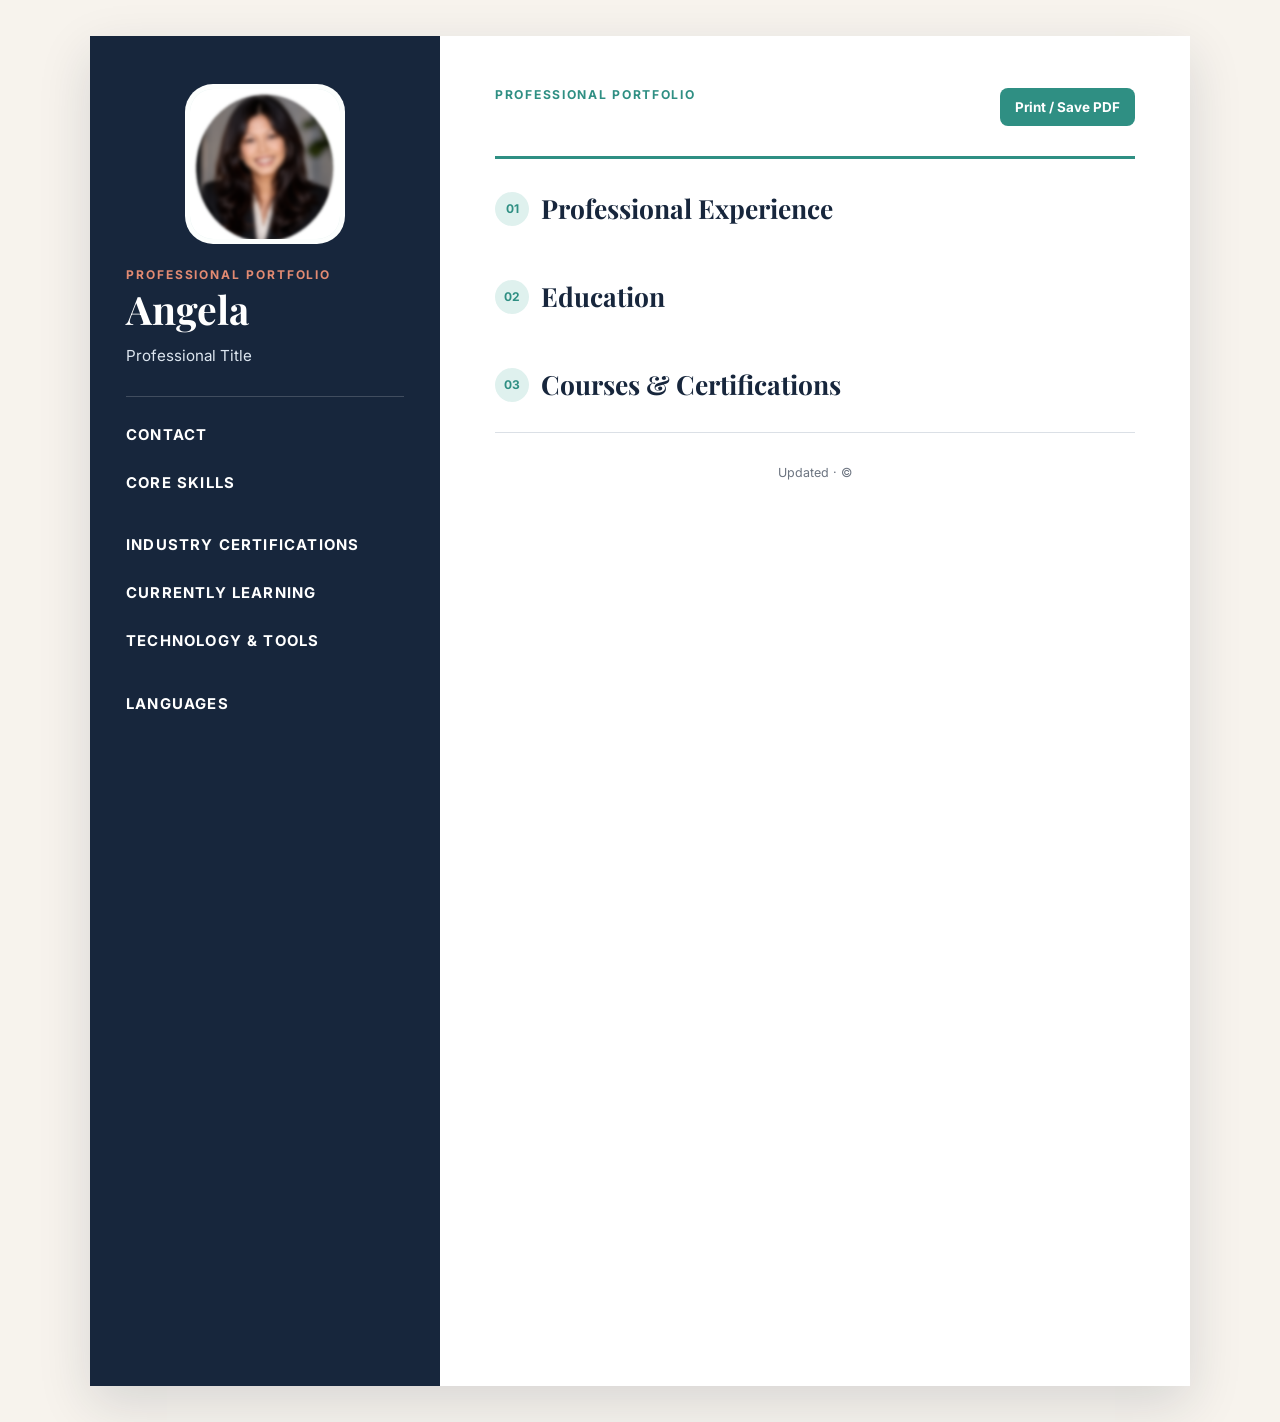
==== index.html @ 17d9db7b "Update index.html" ====
<!DOCTYPE html>
<html lang="en">
<head>
  <meta charset="UTF-8">
  <meta name="viewport" content="width=device-width, initial-scale=1.0">
  <meta name="description" content="Online resume and professional portfolio">
  <title> Angela | Online Portfolio</title>
  <link rel="preconnect" href="https://fonts.googleapis.com">
  <link rel="preconnect" href="https://fonts.gstatic.com" crossorigin>
  <link href="https://fonts.googleapis.com/css2?family=Inter:wght@400;500;600;700&family=Playfair+Display:wght@700&display=swap" rel="stylesheet">
  <link rel="stylesheet" href="styles.css">
</head>

<body>
  <main class="resume">
    <aside class="sidebar">
      <div class="profile">
        <!-- Replace profile.png with your own photo, or remove this image. -->
        <img class="profile-photo" src="profile2026.png" alt="Profile Avatar">
        <p class="eyebrow">Professional Portfolio</p>
        <h1 id="name">Angela</h1>
        <p id="headline" class="headline">Professional Title</p>
      </div>

      <section class="sidebar-section">
        <h2>Contact</h2>
        <div id="contact-list" class="contact-list"></div>
      </section>

      <section class="sidebar-section">
        <h2>Core Skills</h2>
        <div id="skills-list" class="tag-list"></div>
      </section>
      
      <section class="sidebar-section">
        <h2>Industry Certifications</h2>
        <div
          id="industry-certifications-list"
          class="sidebar-list"
        ></div>
      </section>
      
      <section class="sidebar-section">
        <h2>Currently Learning</h2>
        <div
          id="currently-learning-list"
          class="sidebar-list"
        ></div>
      </section>
      
      <section class="sidebar-section">
        <h2>Technology & Tools</h2>
        <div id="tools-list" class="tag-list"></div>
      </section>

      <section class="sidebar-section">
        <h2>Languages</h2>
        <div id="languages-list" class="tag-list"></div>
      </section>
    </aside>

    <section class="main-content">
      <header class="top-bar">
        <div>
          <p class="section-label">Professional Portfolio</p>
          <p id="summary" class="summary"></p>
        </div>
        <button id="print-button" class="print-button" type="button">Print / Save PDF</button>
      </header>

      <section class="content-section">
        <div class="section-heading">
          <span>01</span>
          <h2>Professional Experience</h2>
        </div>
        <div id="experience-list"></div>
      </section>

      <section class="content-section">
        <div class="section-heading">
          <span>02</span>
          <h2>Education</h2>
        </div>
        <div id="education-list"></div>
      </section>

      <section class="content-section">
        <div class="section-heading">
          <span>03</span>
          <h2>Courses & Certifications</h2>
        </div>
        <div id="certifications-list"></div>
      </section>
<!--
      <section class="content-section">
        <div class="section-heading">
          <span>04</span>
          <h2>Projects</h2>
        </div>
        <div id="projects-list"></div>
      </section>
-->
      <footer>
        <p>Updated <span id="updated-date"></span> · © <span id="year"></span> <span id="footer-name"></span></p>
      </footer>
    </section>
  </main>

  <script src="script.js"></script>
</body>
</html>
---- styles.css ----
/* ---------- COLOR PALETTE ----------
Change these values to quickly recolor the entire resume.
----------------------------------- */
:root {
  --navy: #17263c;
  --navy-light: #223754;
  --teal: #2f8f83;
  --teal-light: #dff1ee;
  --coral: #e28a72;
  --cream: #f7f3ed;
  --paper: #ffffff;
  --text: #2d3440;
  --muted: #6c7480;
  --line: #dbe0e6;
  --shadow: 0 18px 50px rgba(23, 38, 60, 0.14);
}

* {
  box-sizing: border-box;
}

html {
  scroll-behavior: smooth;
}

body {
  margin: 0;
  padding: 36px 18px;
  background: var(--cream);
  color: var(--text);
  font-family: "Inter", Arial, sans-serif;
  line-height: 1.2;
}

.resume {
  display: grid;
  grid-template-columns: 350px minmax(0, 1fr);
  max-width: 1100px;
  min-height: 1350px;
  margin: 0 auto;
  background: var(--paper);
  box-shadow: var(--shadow);
  overflow: hidden;
}

.sidebar {
  padding: 48px 36px;
  background: var(--navy);
  color: #ffffff;
}

.profile {
  padding-bottom: 28px;
  border-bottom: 1px solid rgba(255, 255, 255, 0.18);
}

.profile-photo {
  display: block;
  width: 160px;
  height: 160px;
  margin: 0 auto;
  border-radius: 28px;
  object-fit: cover;
  object-position: center top;
  border: 5px solid rgba(255, 255, 255, 0.9);
  background: var(--teal-light);
}

.eyebrow {
  margin: 24px 0 6px;
  color: var(--coral);
  font-size: 0.75rem;
  font-weight: 700;
  letter-spacing: 0.16em;
  text-transform: uppercase;
}

h1 {
  margin: 0;
  font-family: "Playfair Display", Georgia, serif;
  font-size: 2.45rem;
  line-height: 1.08;
}

.headline {
  margin: 12px 0 0;
  color: #dce5ef;
  font-size: 0.95rem;
  line-height: 1.65;
}

#headline {
  max-width: 260px;
}

.sidebar-section {
  margin-top: 30px;
}

.sidebar-section h2 {
  margin: 0 0 15px;
  color: #ffffff;
  font-size: 0.93rem;
  letter-spacing: 0.08em;
  text-transform: uppercase;
}

.contact-item {
  margin-bottom: 14px;
}

.contact-label {
  display: block;
  color: var(--coral);
  font-size: 0.73rem;
  font-weight: 700;
  letter-spacing: 0.08em;
  text-transform: uppercase;
}

.contact-item a,
.contact-item span {
  color: #f6f8fb;
  font-size: 0.9rem;
  overflow-wrap: anywhere;
  text-decoration: none;
}

.contact-item a:hover {
  color: var(--coral);
}

.tag-list {
  display: flex;
  flex-wrap: wrap;
  gap: 9px;
}

.tag {
  padding: 7px 11px;
  border: 1px solid rgba(255, 255, 255, 0.3);
  border-radius: 999px;
  background: rgba(255, 255, 255, 0.06);
  color: #ffffff;
  font-size: 0.78rem;
}

.main-content {
  padding: 52px 55px 28px;
}

.top-bar {
  display: flex;
  align-items: flex-start;
  justify-content: space-between;
  gap: 28px;
  padding-bottom: 30px;
  border-bottom: 3px solid var(--teal);
}

.section-label {
  margin: 0 0 8px;
  color: var(--teal);
  font-size: 0.76rem;
  font-weight: 700;
  letter-spacing: 0.14em;
  text-transform: uppercase;
}

.summary {
  max-width: 690px;
  margin: 0;
  color: var(--muted);
  font-size: 1rem;
}

.print-button {
  flex: 0 0 auto;
  padding: 11px 15px;
  border: 0;
  border-radius: 8px;
  background: var(--teal);
  color: #ffffff;
  font: inherit;
  font-size: 0.84rem;
  font-weight: 700;
  cursor: pointer;
}

.print-button:hover {
  background: #24766d;
}

.content-section {
  padding-top: 33px;
}

.section-heading {
  display: flex;
  align-items: center;
  gap: 12px;
  margin-bottom: 21px;
}

.section-heading span {
  display: grid;
  width: 34px;
  height: 34px;
  place-items: center;
  border-radius: 50%;
  background: var(--teal-light);
  color: var(--teal);
  font-size: 0.75rem;
  font-weight: 700;
}

.section-heading h2 {
  margin: 0;
  color: var(--navy);
  font-family: "Playfair Display", Georgia, serif;
  font-size: 1.65rem;
}

.entry {
  display: grid;
  grid-template-columns: 125px minmax(0, 1fr);
  gap: 25px;
  padding: 0 0 26px;
}

.entry + .entry {
  padding-top: 24px;
  border-top: 1px solid var(--line);
}

.entry-date {
  color: var(--teal);
  font-size: 0.8rem;
  font-weight: 700;
}

.entry h3 {
  margin: 0;
  color: var(--navy);
  font-size: 1.08rem;
}

.entry-subtitle {
  margin: 3px 0 10px;
  color: var(--muted);
  font-size: 0.89rem;
  font-style: italic;
}

.entry ul {
  margin: 8px 0 0;
  padding-left: 20px;
}

.entry li {
  margin-bottom: 5px;
}

.project-link {
  color: var(--teal);
  font-weight: 700;
  text-decoration: none;
}

.project-link:hover {
  text-decoration: underline;
}

footer {
  margin-top: 30px;
  padding-top: 20px;
  border-top: 1px solid var(--line);
  color: var(--muted);
  font-size: 0.78rem;
  text-align: center;
}

@media (max-width: 820px) {
  body {
    padding: 0;
  }

  .resume {
    grid-template-columns: 1fr;
    min-height: auto;
  }

  .sidebar {
    padding: 38px 28px;
  }

  .main-content {
    padding: 38px 28px 24px;
  }

  .top-bar {
    flex-direction: column;
  }

  .entry {
    grid-template-columns: 1fr;
    gap: 5px;
  }
}

@media print {
  body {
    padding: 0;
    background: #ffffff;
  }

  .resume {
    max-width: none;
    min-height: auto;
    box-shadow: none;
  }

  .print-button {
    display: none;
  }

  .entry,
  .content-section {
    break-inside: avoid;
  }
}
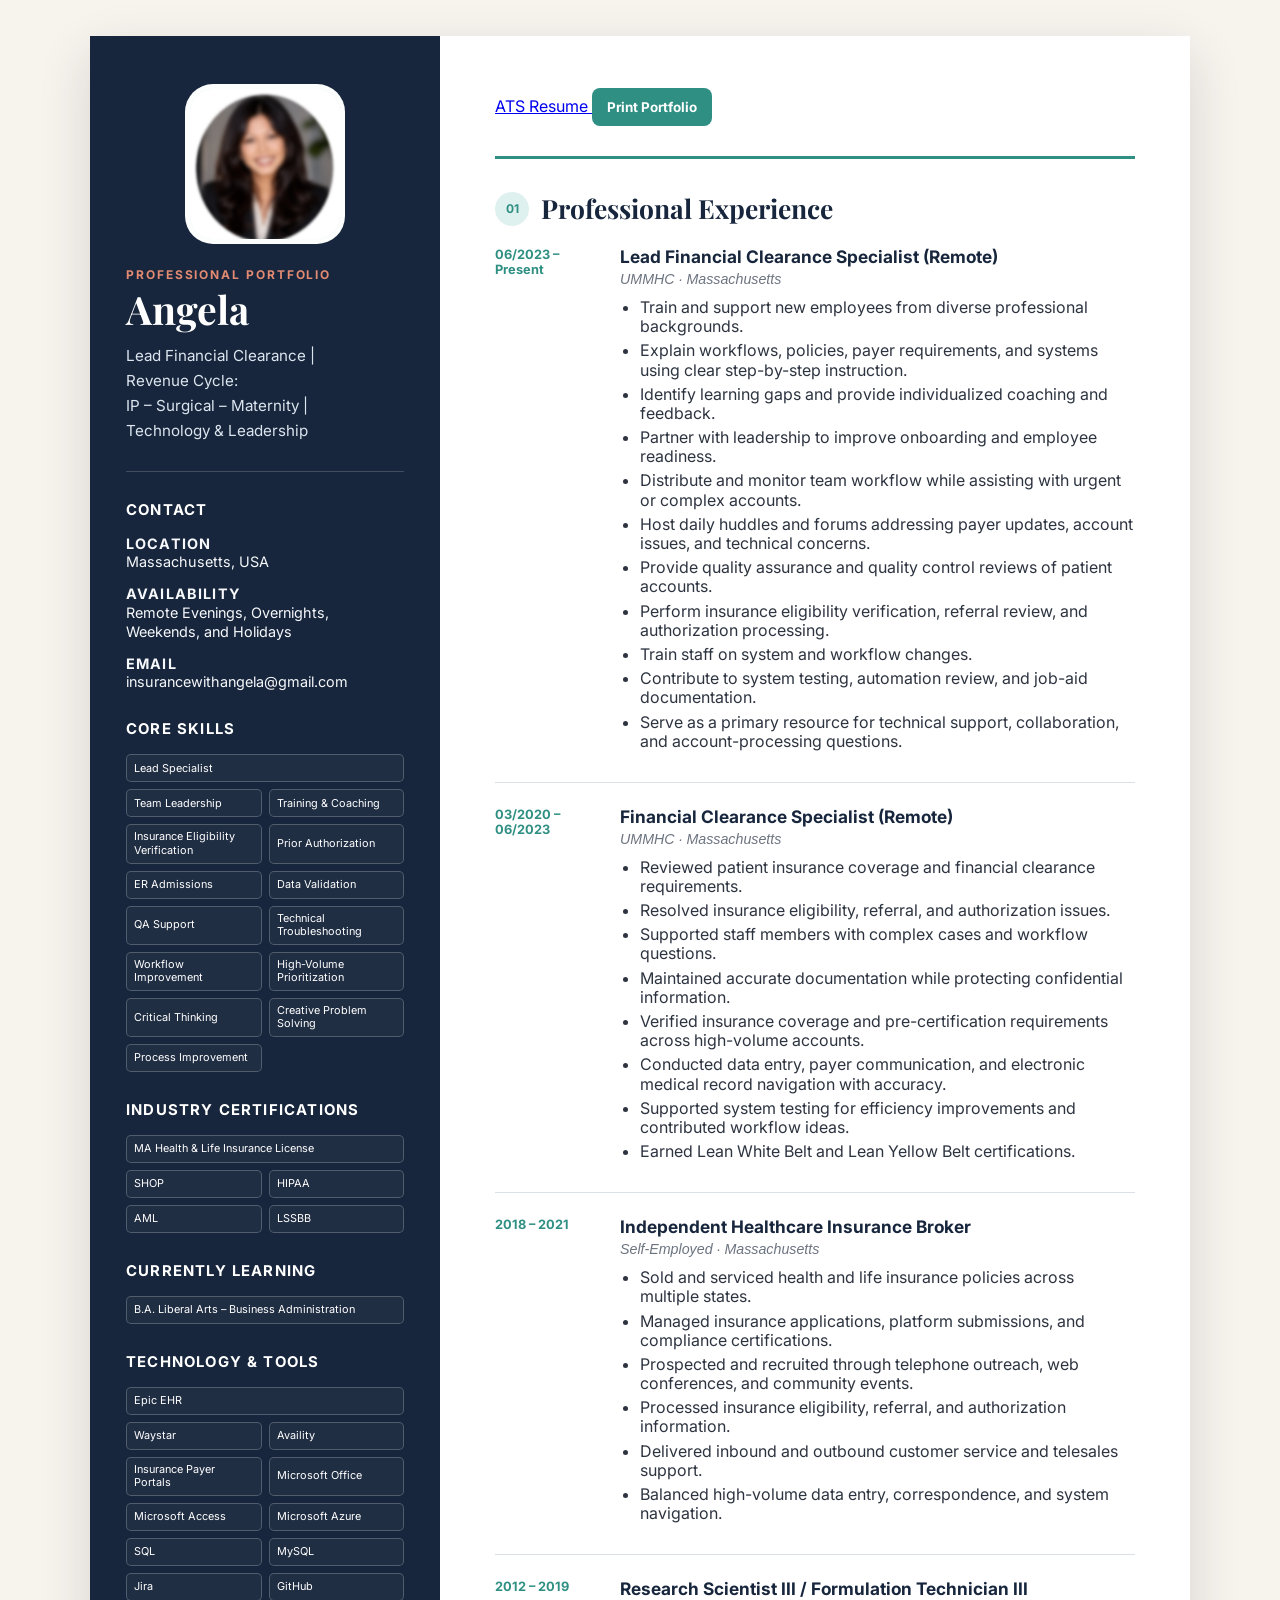
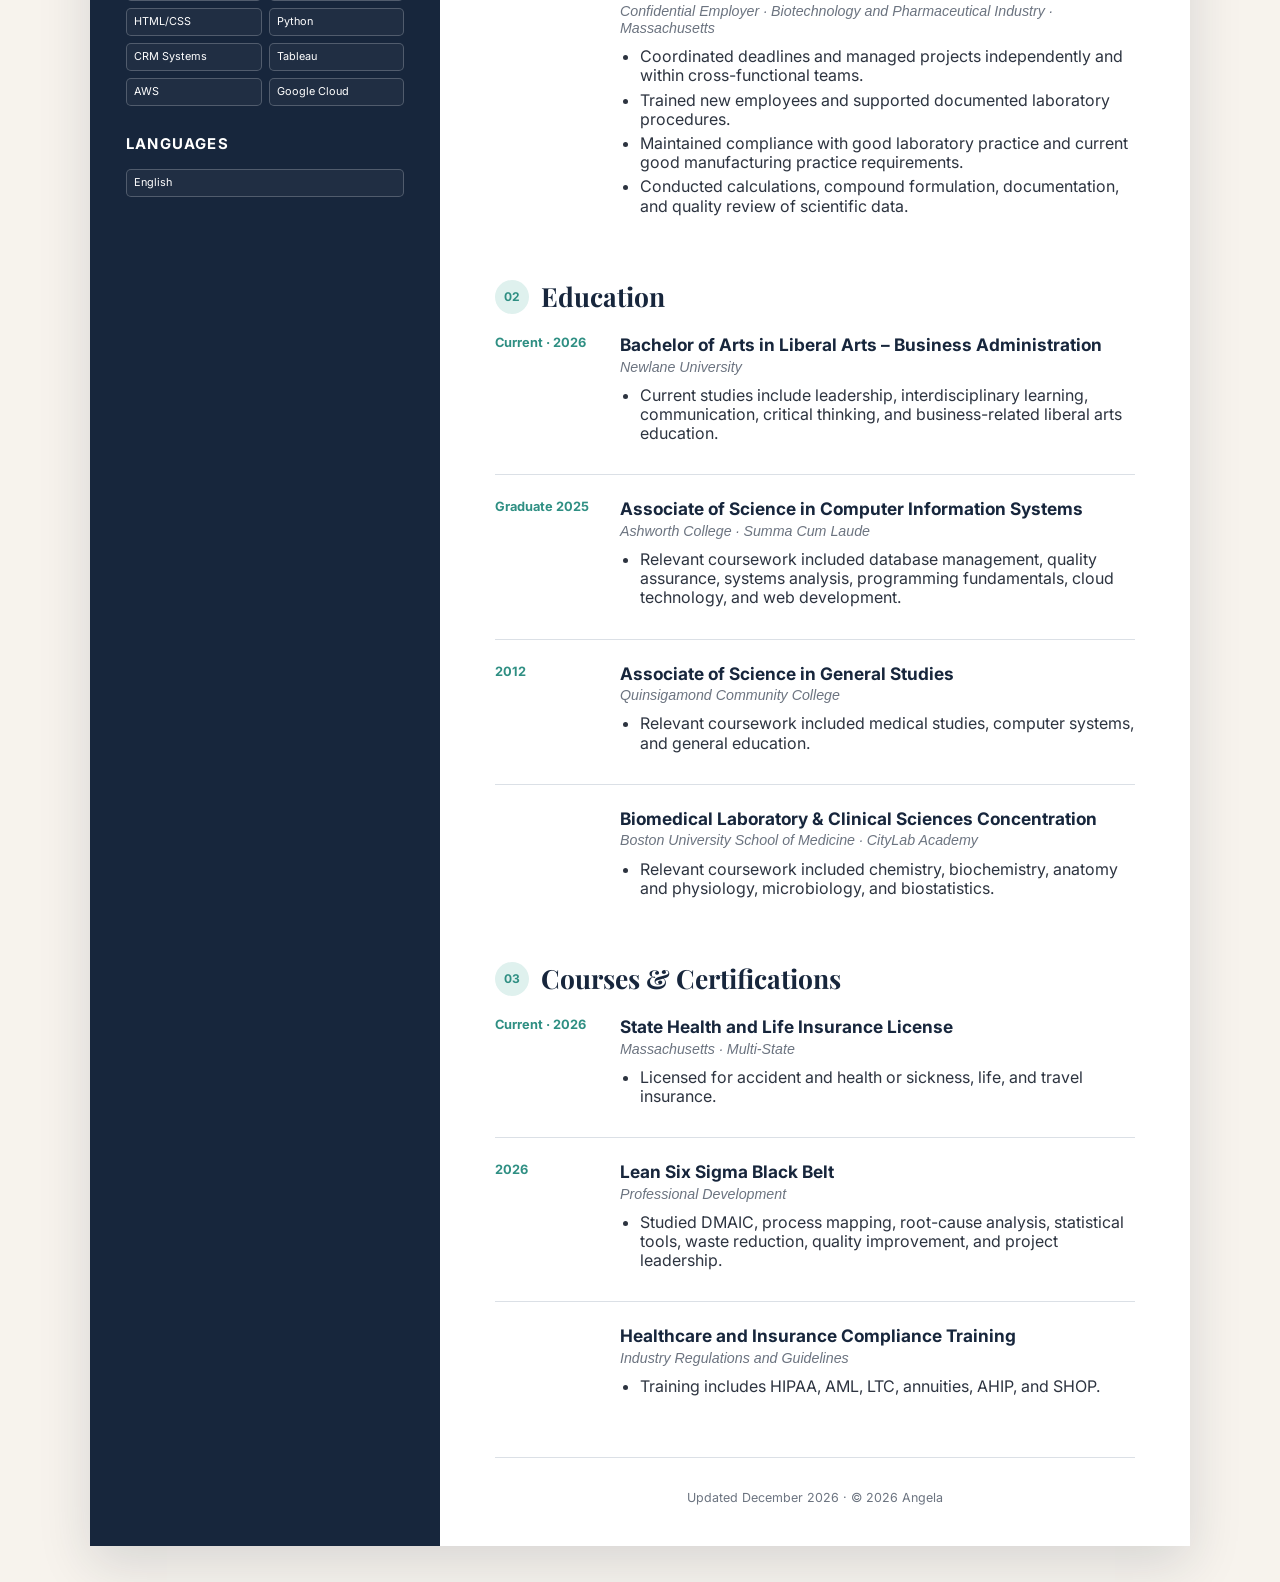
==== commit b17d36de: "Update index.html" ====
--- a/index.html
+++ b/index.html
@@ -61,11 +61,15 @@
 
     <section class="main-content">
       <header class="top-bar">
-        <div>
-          <p class="section-label">Professional Portfolio</p>
-          <p id="summary" class="summary"></p>
+        <div class="portfolio-actions">
+          <a class="ats-button" href="ats.html">
+            ATS Resume
+          </a>
+        
+          <button id="print-button" class="print-button" type="button">
+            Print Portfolio
+          </button>
         </div>
-        <button id="print-button" class="print-button" type="button">Print / Save PDF</button>
       </header>
 
       <section class="content-section">
--- a/styles.css
+++ b/styles.css
@@ -87,6 +87,7 @@
   color: #dce5ef;
   font-size: 0.95rem;
   line-height: 1.65;
+  white-space: pre-line;
 }
 
 #headline {
@@ -130,32 +131,33 @@
   color: var(--coral);
 }
 
-.tag-list {
+
+
+.tag-list,
+.sidebar-list {
+  display: grid;
+  grid-template-columns: repeat(2, minmax(0, 1fr));
+  gap: 7px;
+}
+
+.tag {
   display: flex;
-  flex-wrap: wrap;
-  gap: 9px;
-}
-
-.tag {
-  padding: 7px 11px;
-  border: 1px solid rgba(255, 255, 255, 0.3);
-  border-radius: 999px;
-  background: rgba(255, 255, 255, 0.06);
+  align-items: center;
+  min-height: 28px;
+  padding: 5px 7px;
+  border: 1px solid rgba(255, 255, 255, 0.22);
+  border-radius: 5px;
+  background: rgba(255, 255, 255, 0.04);
   color: #ffffff;
-  font-size: 0.78rem;
-}
-
-.main-content {
-  padding: 52px 55px 28px;
-}
-
-.top-bar {
-  display: flex;
-  align-items: flex-start;
-  justify-content: space-between;
-  gap: 28px;
-  padding-bottom: 30px;
-  border-bottom: 3px solid var(--teal);
+  font-size: 0.68rem;
+  line-height: 1.25;
+  overflow-wrap: anywhere;
+}
+
+/* Long labels take the full row */
+.tag-list .tag:first-child,
+.sidebar-list .tag:first-child {
+  grid-column: 1 / -1;
 }
 
 .section-label {
@@ -308,20 +310,269 @@
   }
 }
 
+/* ===== RIGHT-SIDE LAYOUT ===== */
+
+.main-content {
+  min-width: 0;
+  padding: 52px 55px 28px;
+  background: var(--paper);
+}
+
+.top-bar {
+  display: flex;
+  align-items: flex-start;
+  justify-content: space-between;
+  gap: 28px;
+  padding-bottom: 30px;
+  border-bottom: 3px solid var(--teal);
+}
+
+.top-bar > div {
+  flex: 1;
+  min-width: 0;
+}
+
+.summary {
+  width: 100%;
+  max-width: 690px;
+  margin: 0;
+  color: var(--muted);
+  font-size: 1rem;
+  line-height: 1.55;
+}
+
+.print-button {
+  flex: 0 0 auto;
+  margin-left: auto;
+  padding: 11px 15px;
+  border: 0;
+  border-radius: 8px;
+  background: var(--teal);
+  color: #ffffff;
+  font: inherit;
+  font-size: 0.84rem;
+  font-weight: 700;
+  white-space: nowrap;
+  cursor: pointer;
+}
+
+.print-button:hover {
+  background: #24766d;
+}
+
+.content-section {
+  padding-top: 33px;
+}
+
+.entry {
+  display: grid;
+  grid-template-columns: 105px minmax(0, 1fr);
+  gap: 20px;
+  padding: 0 0 26px;
+}
+
+.entry > div {
+  min-width: 0;
+}
+
+.entry h3,
+.entry-subtitle,
+.entry li {
+  overflow-wrap: anywhere;
+}
+
+
+/* ===== MOBILE LAYOUT ===== */
+
+@media (max-width: 820px) {
+  body {
+    padding: 0;
+  }
+
+  .resume {
+    grid-template-columns: 1fr;
+    min-height: auto;
+  }
+
+  .sidebar {
+    padding: 38px 28px;
+  }
+
+  .main-content {
+    padding: 38px 28px 24px;
+  }
+
+  .top-bar {
+    flex-direction: column;
+  }
+
+  .print-button {
+    margin-left: 0;
+  }
+
+  .entry {
+    grid-template-columns: 1fr;
+    gap: 5px;
+  }
+}
+
+
+/* ===== PRINT / SAVE PDF ===== */
+
 @media print {
+  @page {
+    size: letter;
+    margin: 0.25in;
+  }
+
   body {
     padding: 0;
     background: #ffffff;
+    font-size: 9px;
+    line-height: 1.15;
   }
 
   .resume {
+    width: 100%;
     max-width: none;
     min-height: auto;
+    grid-template-columns: 29% 71%;
     box-shadow: none;
+    overflow: visible;
+  }
+
+  .sidebar {
+    padding: 20px 16px;
+  }
+
+  .main-content {
+    padding: 20px 22px;
+  }
+
+  .profile-photo {
+    width: 95px;
+    height: 95px;
+  }
+
+  h1 {
+    font-size: 1.7rem;
+  }
+
+  .headline {
+    font-size: 0.68rem;
+    line-height: 1.35;
+  }
+
+  .eyebrow {
+    margin-top: 12px;
+    font-size: 0.58rem;
+  }
+
+  .sidebar-section {
+    margin-top: 13px;
+  }
+
+  .sidebar-section h2 {
+    margin-bottom: 6px;
+    font-size: 0.65rem;
+  }
+
+  .tag-list,
+  .sidebar-list {
+    gap: 3px;
+  }
+
+  .tag {
+    min-height: 18px;
+    padding: 2px 4px;
+    font-size: 0.5rem;
+    line-height: 1.05;
+  }
+
+  .contact-item {
+    margin-bottom: 6px;
+  }
+
+  .contact-label {
+    font-size: 0.5rem;
+  }
+
+  .contact-item a,
+  .contact-item span {
+    font-size: 0.57rem;
+  }
+
+  .top-bar {
+    gap: 12px;
+    padding-bottom: 12px;
+  }
+
+  .summary {
+    font-size: 0.62rem;
+    line-height: 1.25;
   }
 
   .print-button {
     display: none;
+  }
+
+  .content-section {
+    padding-top: 12px;
+  }
+
+  .section-heading {
+    gap: 7px;
+    margin-bottom: 8px;
+  }
+
+  .section-heading span {
+    width: 22px;
+    height: 22px;
+    font-size: 0.5rem;
+  }
+
+  .section-heading h2 {
+    font-size: 1rem;
+  }
+
+  .entry {
+    grid-template-columns: 72px minmax(0, 1fr);
+    gap: 10px;
+    padding-bottom: 10px;
+  }
+
+  .entry + .entry {
+    padding-top: 9px;
+  }
+
+  .entry-date {
+    font-size: 0.53rem;
+  }
+
+  .entry h3 {
+    font-size: 0.67rem;
+  }
+
+  .entry-subtitle {
+    margin: 2px 0 4px;
+    font-size: 0.55rem;
+  }
+
+  .entry ul {
+    margin: 3px 0 0;
+    padding-left: 12px;
+  }
+
+  .entry li {
+    margin-bottom: 1px;
+    font-size: 0.53rem;
+    line-height: 1.18;
+  }
+
+  footer {
+    margin-top: 10px;
+    padding-top: 6px;
+    font-size: 0.48rem;
   }
 
   .entry,
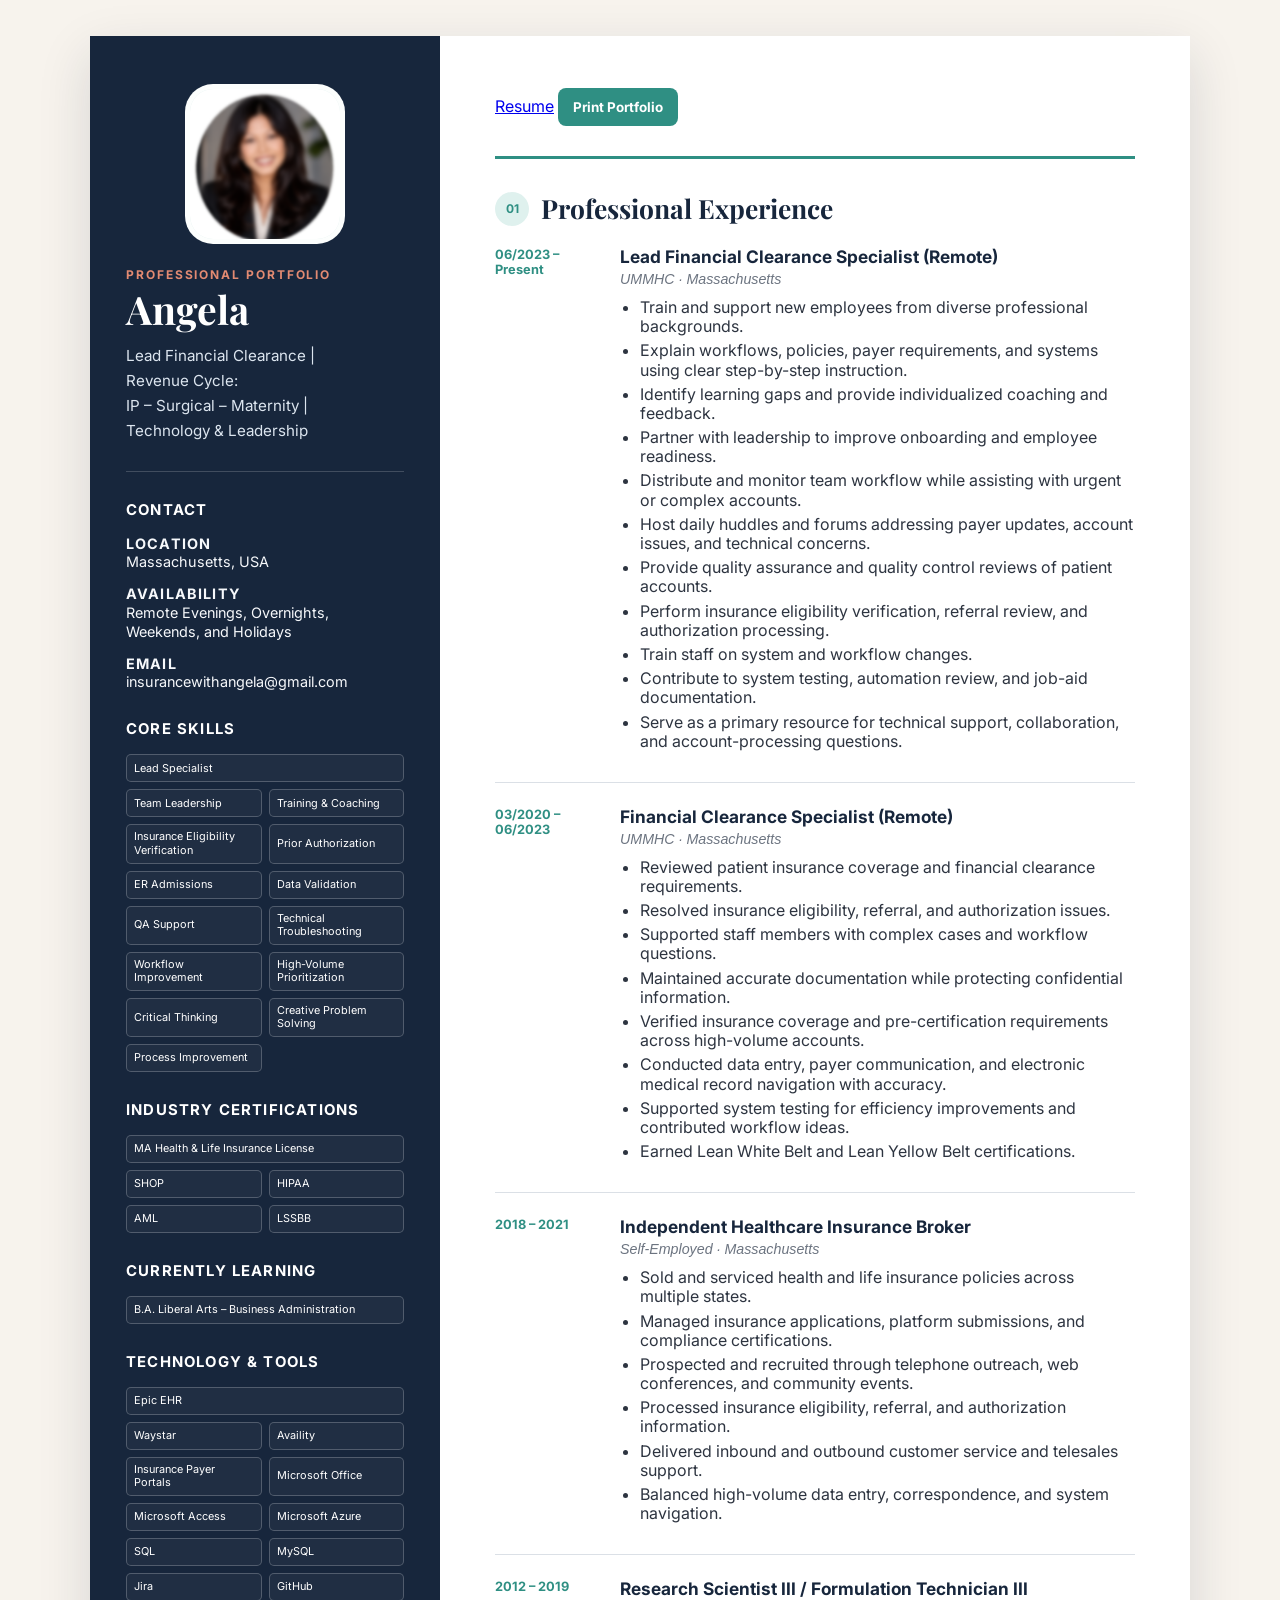
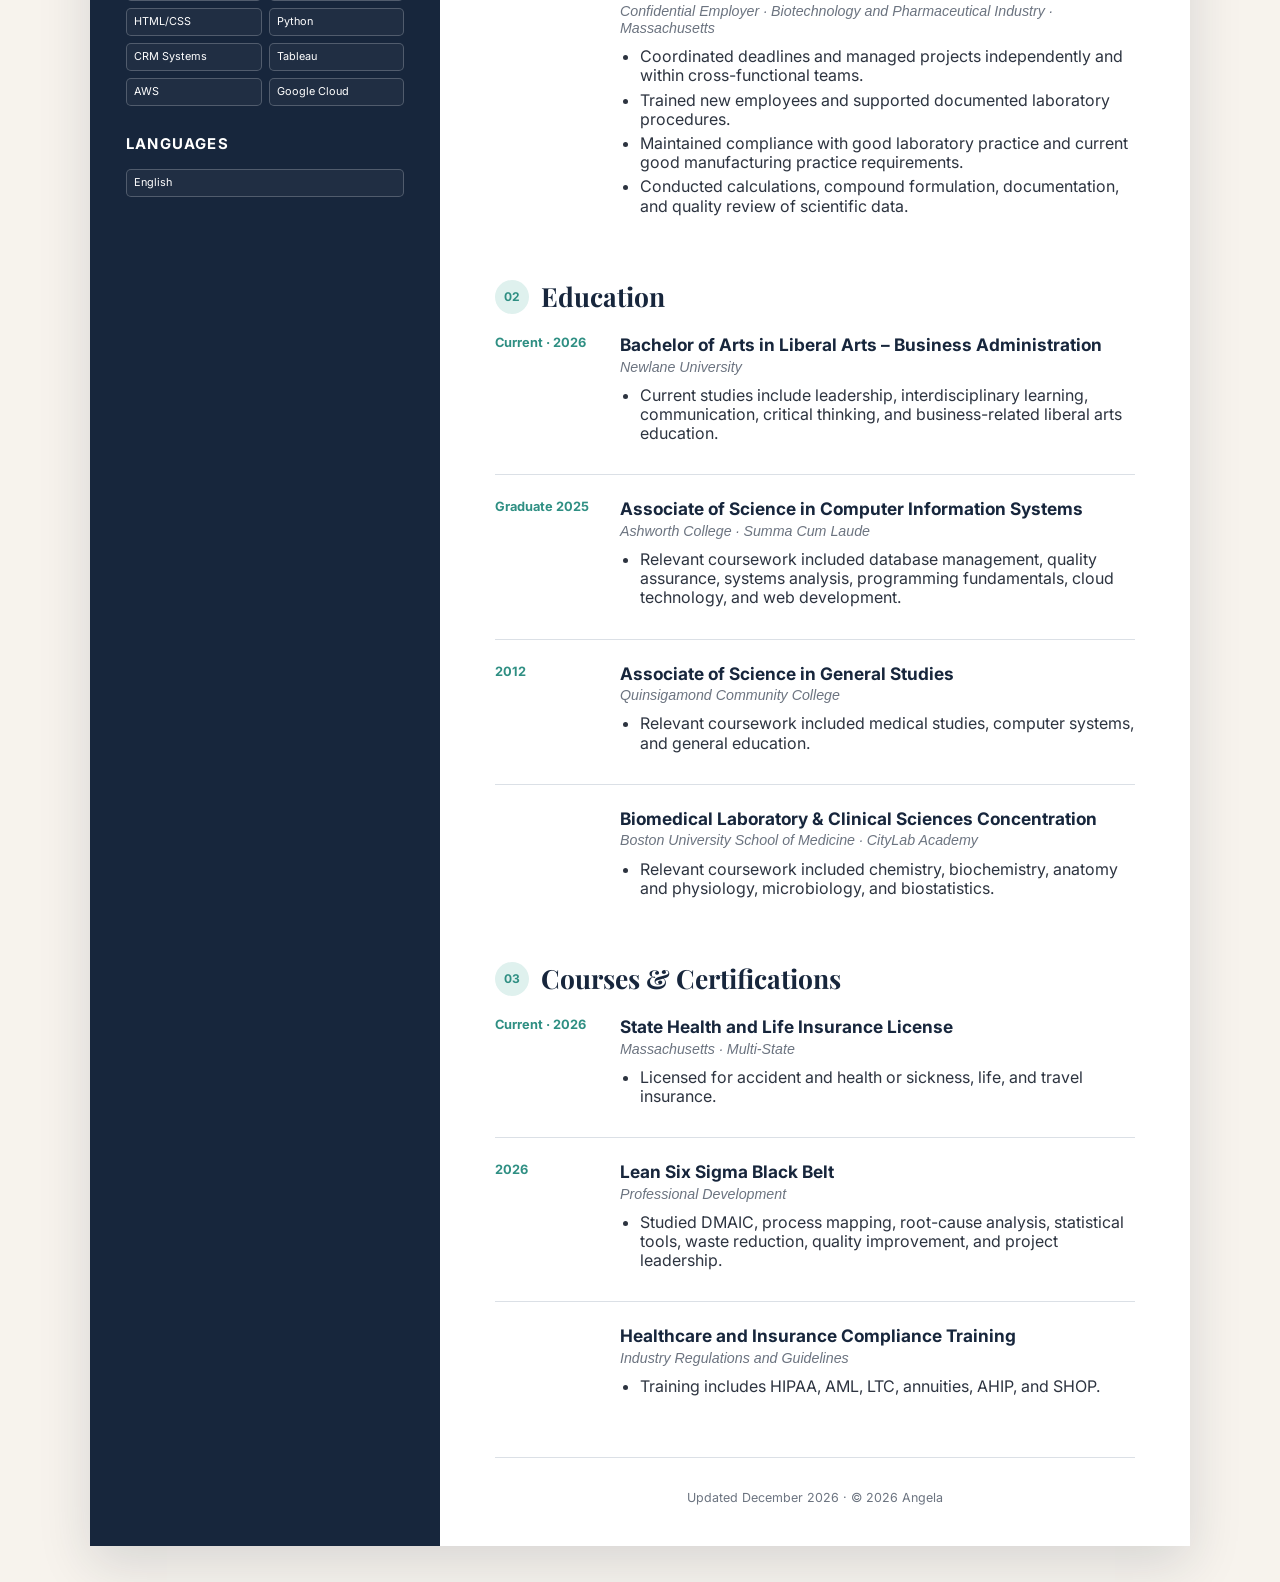
==== commit b4ee3070: "Update index.html" ====
--- a/index.html
+++ b/index.html
@@ -15,7 +15,7 @@
   <main class="resume">
     <aside class="sidebar">
       <div class="profile">
-        <!-- Replace profile.png with your own photo, or remove this image. -->
+        <!-- profile.png  -->
         <img class="profile-photo" src="profile2026.png" alt="Profile Avatar">
         <p class="eyebrow">Professional Portfolio</p>
         <h1 id="name">Angela</h1>
@@ -62,9 +62,7 @@
     <section class="main-content">
       <header class="top-bar">
         <div class="portfolio-actions">
-          <a class="ats-button" href="ats.html">
-            ATS Resume
-          </a>
+          <a class="ats-button" href="ats.html">Resume</a>
         
           <button id="print-button" class="print-button" type="button">
             Print Portfolio
--- a/styles.css
+++ b/styles.css
@@ -579,4 +579,43 @@
   .content-section {
     break-inside: avoid;
   }
-}
+
+.portfolio-actions {
+  display: flex;
+  align-items: center;
+  gap: 10px;
+  flex: 0 0 auto;
+}
+
+.ats-button{
+
+display:inline-block;
+padding:11px 15px;
+border:none;
+border-radius:8px;
+background:var(--teal);
+color:#ffffff;
+font-size:.84rem;
+font-weight:700;
+text-decoration:none;
+white-space:nowrap;
+
+}
+
+.ats-button:hover{
+background:#24766d;
+}
+
+@media (max-width: 820px) {
+  .portfolio-actions {
+    flex-wrap: wrap;
+  }
+}
+
+@media print {
+  .portfolio-actions {
+    display: none;
+  }
+}
+  
+}
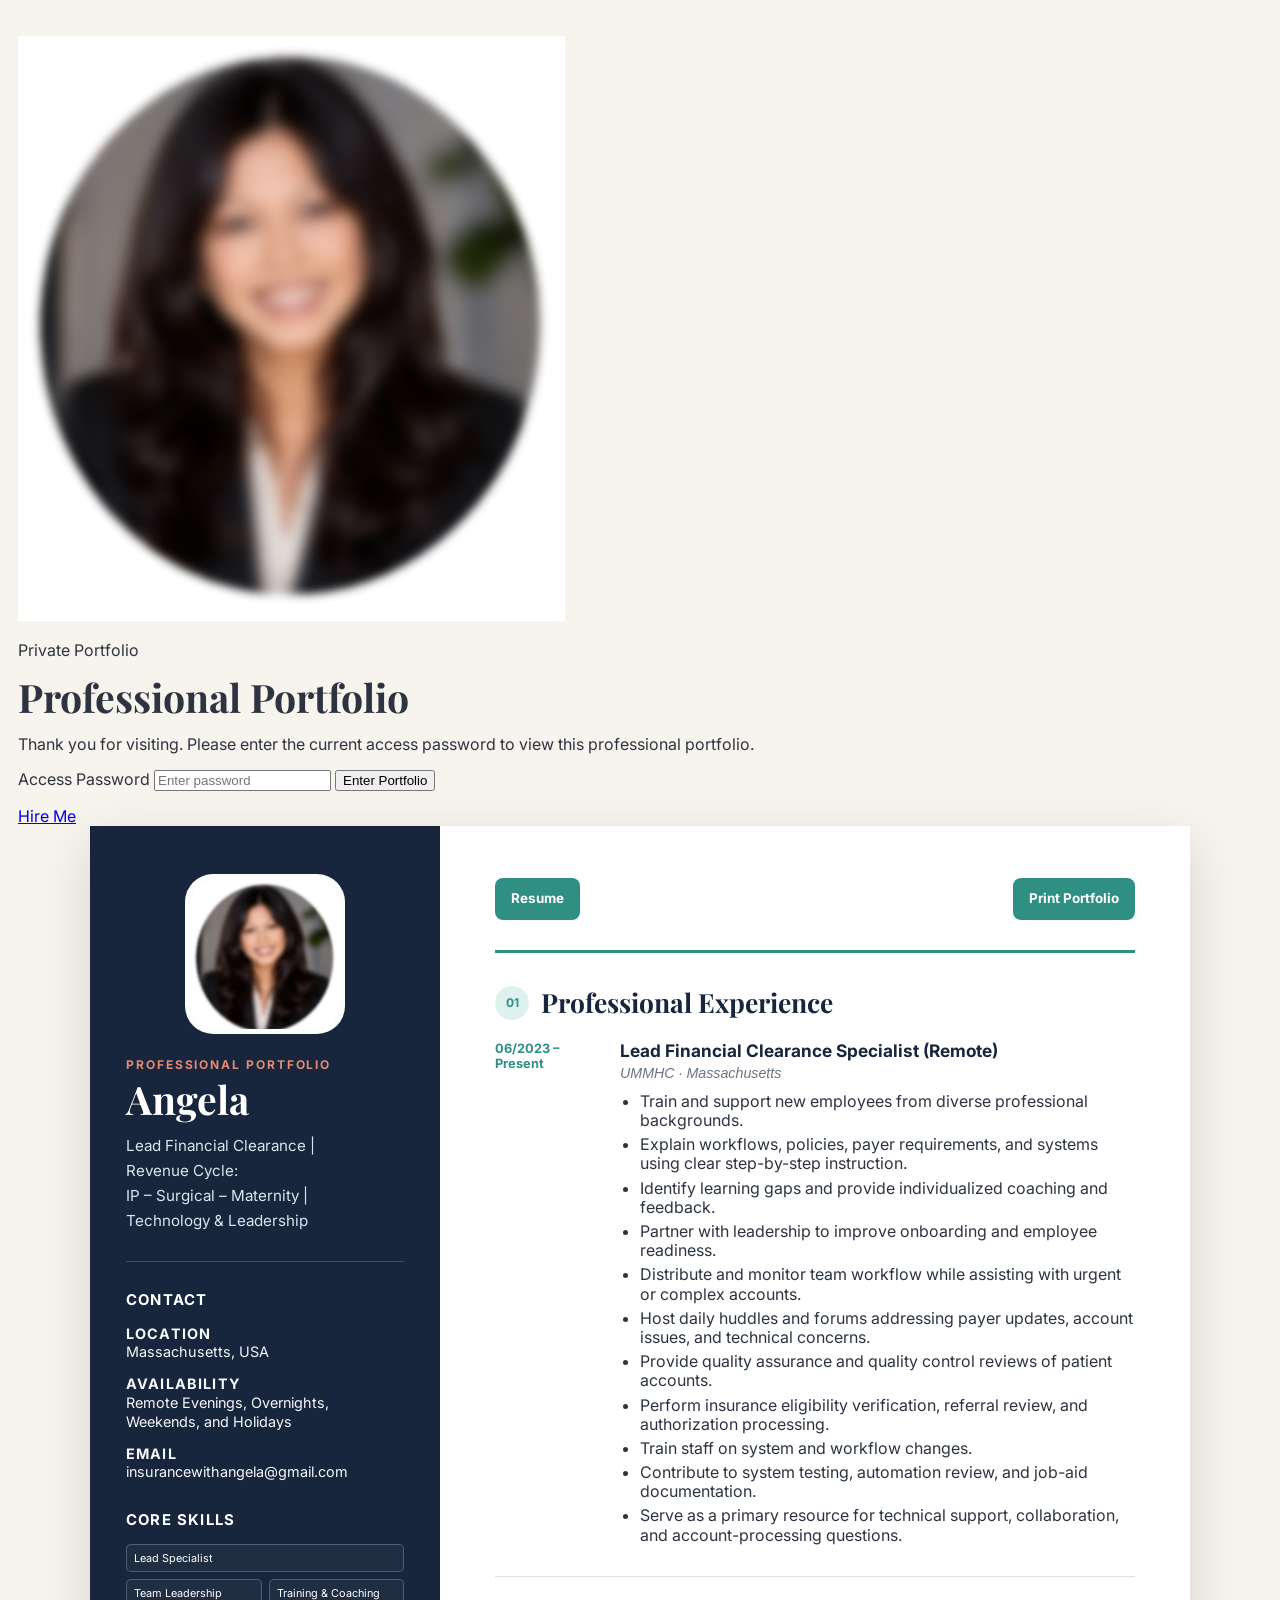
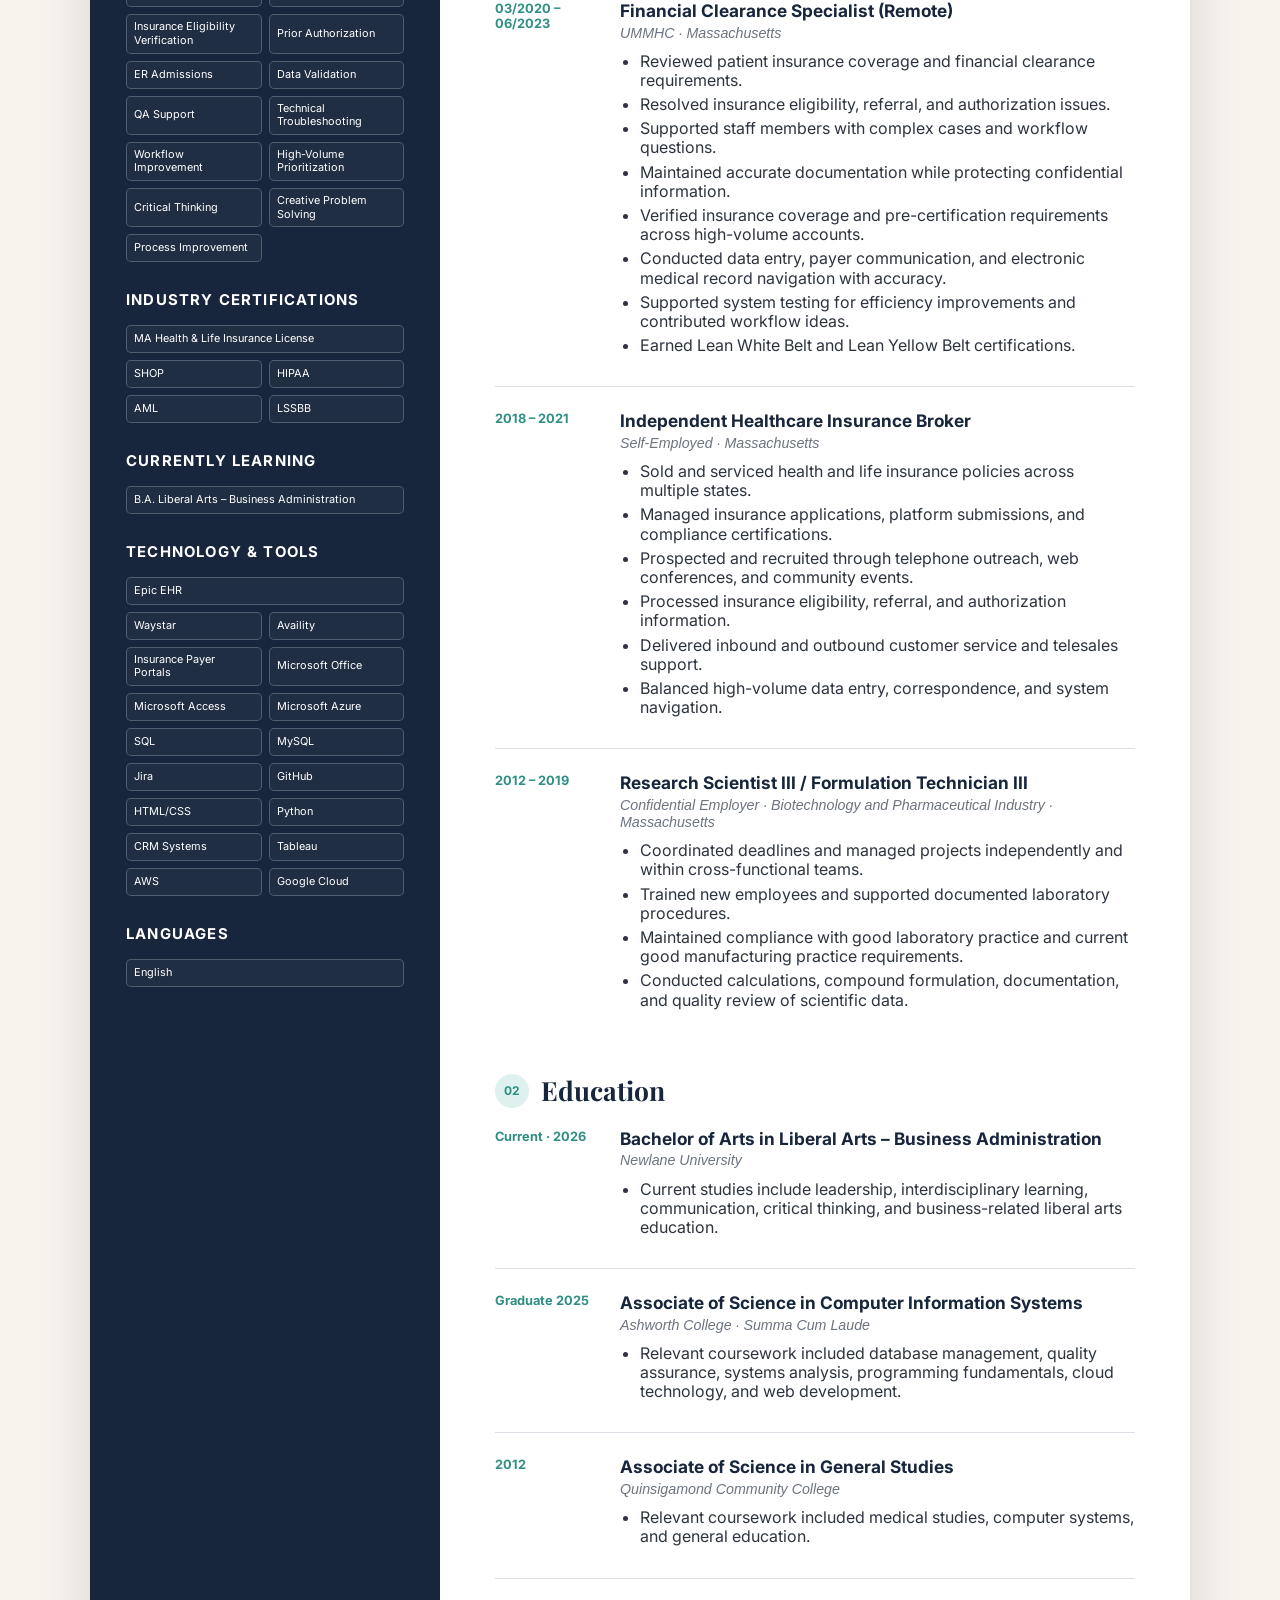
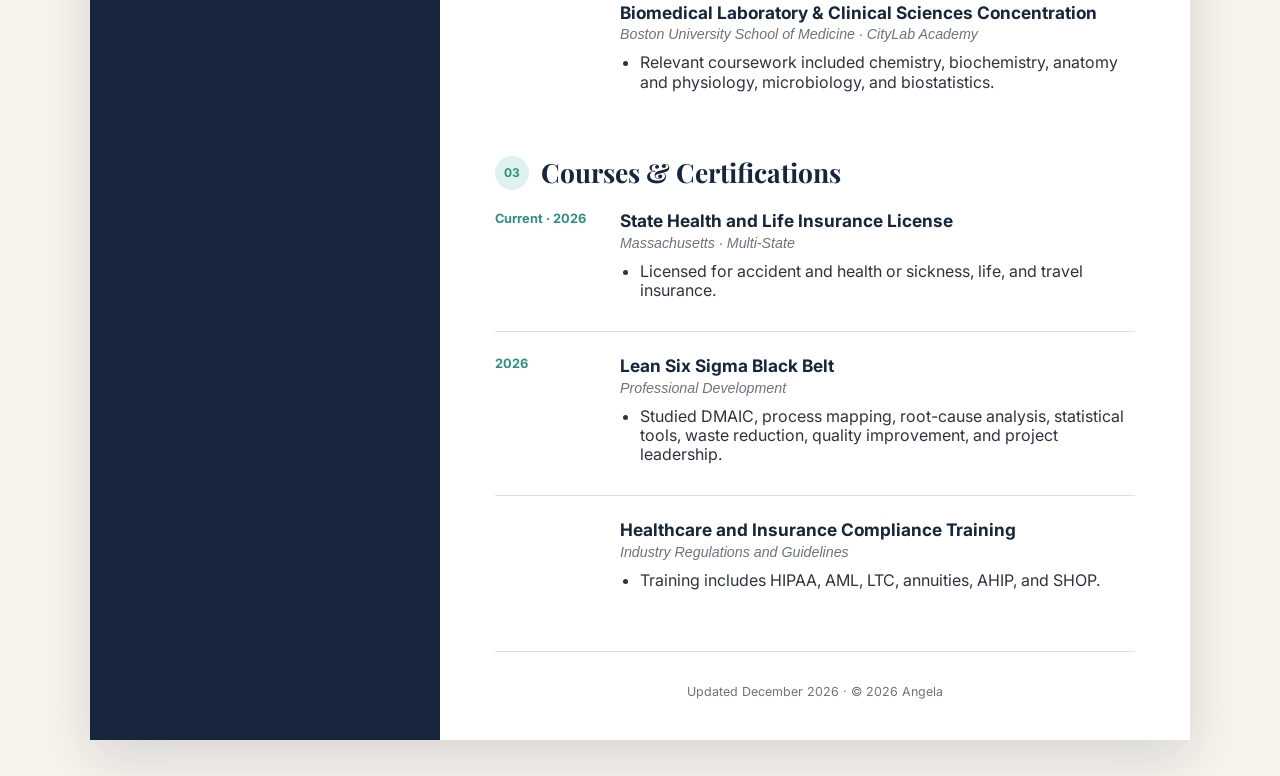
==== commit f691828a: "Update index.html" ====
--- a/index.html
+++ b/index.html
@@ -12,8 +12,66 @@
 </head>
 
 <body>
-  <main class="resume">
-    <aside class="sidebar">
+
+<!-- ===== PRIVATE PORTFOLIO ACCESS SCREEN ===== -->
+
+<section id="access-gate" class="access-gate">
+  <div class="access-card">
+
+    <img
+      class="access-photo"
+      src="profile2026.png"
+      alt="Professional portfolio avatar"
+    >
+
+    <p class="access-label">Private Portfolio</p>
+
+    <h1 class="access-title">Professional Portfolio</h1>
+
+    <p class="access-message">
+      Thank you for visiting. Please enter the current access
+      password to view this professional portfolio.
+    </p>
+
+    <form id="access-form" class="access-form">
+      <label for="portfolio-password">
+        Access Password
+      </label>
+
+      <input
+        id="portfolio-password"
+        name="portfolio-password"
+        type="password"
+        autocomplete="current-password"
+        placeholder="Enter password"
+        required
+      >
+
+      <button class="access-button" type="submit">
+        Enter Portfolio
+      </button>
+
+      <p
+        id="access-error"
+        class="access-error"
+        role="alert"
+        aria-live="polite"
+      ></p>
+    </form>
+
+    <a
+      class="hire-button"
+      href="mailto:insurancewithangela@gmail.com?subject=Professional%20Opportunity&body=Hello%20Angela%2C%0A%0AI%20visited%20your%20professional%20portfolio%20and%20would%20like%20to%20connect%20regarding%20a%20professional%20opportunity.%0A%0A"
+    >
+      Hire Me
+    </a>
+
+  </div>
+</section>
+  
+  
+<main id="protected-portfolio" class="resume protected-portfolio">
+  <aside class="sidebar">
       <div class="profile">
         <!-- profile.png  -->
         <img class="profile-photo" src="profile2026.png" alt="Profile Avatar">
@@ -108,6 +166,7 @@
     </section>
   </main>
 
-  <script src="script.js"></script>
+<script src="script.js"></script>
+<script src="access.js"></script>
 </body>
 </html>
--- a/styles.css
+++ b/styles.css
@@ -579,7 +579,7 @@
   .content-section {
     break-inside: avoid;
   }
-
+}
 .portfolio-actions {
   display: flex;
   align-items: center;
@@ -617,5 +617,62 @@
     display: none;
   }
 }
+
+  /* ===== PORTFOLIO ACTION BUTTONS ===== */
+
+.portfolio-actions {
+  display: flex;
+  align-items: center;
+  justify-content: flex-end;
+  gap: 10px;
+  flex: 0 0 auto;
+}
+
+.portfolio-actions .ats-button,
+.portfolio-actions .print-button {
+  display: inline-flex;
+  align-items: center;
+  justify-content: center;
+  min-height: 42px;
+  padding: 11px 16px;
+  border: 0;
+  border-radius: 8px;
+  background: var(--teal);
+  color: #ffffff;
+  font-family: "Inter", Arial, sans-serif;
+  font-size: 0.84rem;
+  font-weight: 700;
+  line-height: 1;
+  text-decoration: none;
+  white-space: nowrap;
+  cursor: pointer;
+}
+
+.portfolio-actions .ats-button:link,
+.portfolio-actions .ats-button:visited {
+  color: #ffffff;
+  text-decoration: none;
+}
+
+.portfolio-actions .ats-button:hover,
+.portfolio-actions .ats-button:focus,
+.portfolio-actions .print-button:hover,
+.portfolio-actions .print-button:focus {
+  background: #24766d;
+  color: #ffffff;
+  text-decoration: none;
+}
+
+@media (max-width: 820px) {
+  .portfolio-actions {
+    justify-content: flex-start;
+    flex-wrap: wrap;
+  }
+}
+
+@media print {
+  .portfolio-actions {
+    display: none;
+  }
+}
   
-}
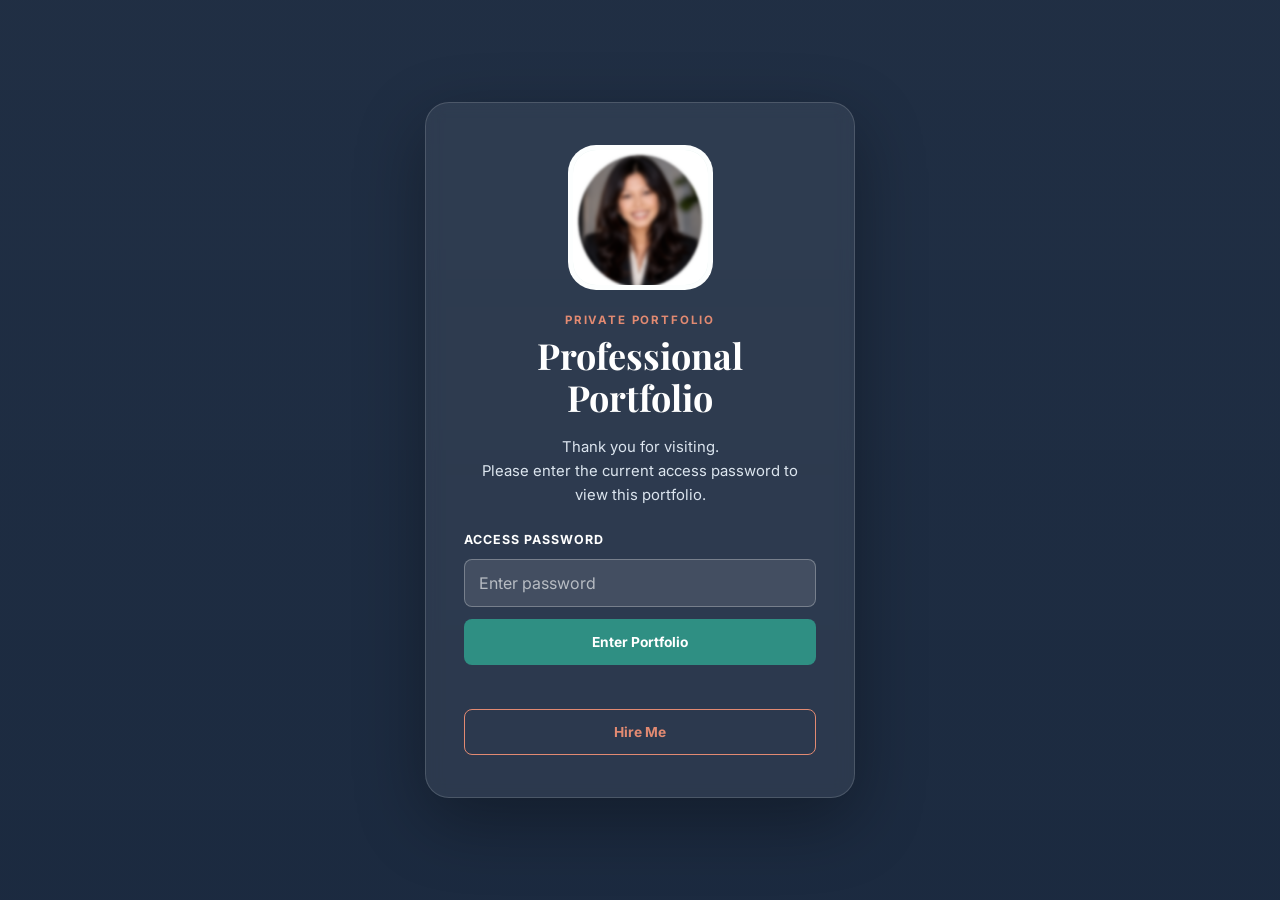
==== commit cb594370: "Update index.html" ====
--- a/index.html
+++ b/index.html
@@ -29,8 +29,8 @@
     <h1 class="access-title">Professional Portfolio</h1>
 
     <p class="access-message">
-      Thank you for visiting. Please enter the current access
-      password to view this professional portfolio.
+      Thank you for visiting. <br> Please enter the current access
+      password to view this  portfolio.
     </p>
 
     <form id="access-form" class="access-form">
--- a/styles.css
+++ b/styles.css
@@ -675,4 +675,198 @@
     display: none;
   }
 }
+
+/* =====================================================
+   PRIVATE PORTFOLIO ACCESS SCREEN
+===================================================== */
+
+.protected-portfolio {
+  display: none;
+}
+
+.protected-portfolio.portfolio-unlocked {
+  display: grid;
+}
+
+.access-gate {
+  position: fixed;
+  inset: 0;
+  z-index: 9999;
+  display: grid;
+  place-items: center;
+  min-height: 100vh;
+  padding: 30px 18px;
+  overflow-y: auto;
+  background:
+    linear-gradient(
+      rgba(23, 38, 60, 0.96),
+      rgba(23, 38, 60, 0.98)
+    );
+}
+
+.access-gate-hidden {
+  display: none;
+}
+
+.access-card {
+  width: min(100%, 430px);
+  padding: 42px 38px;
+  border: 1px solid rgba(255, 255, 255, 0.15);
+  border-radius: 24px;
+  background: rgba(255, 255, 255, 0.07);
+  box-shadow: 0 24px 70px rgba(0, 0, 0, 0.32);
+  color: #ffffff;
+  text-align: center;
+  backdrop-filter: blur(8px);
+}
+
+.access-photo {
+  display: block;
+  width: 145px;
+  height: 145px;
+  margin: 0 auto 24px;
+  border: 5px solid rgba(255, 255, 255, 0.92);
+  border-radius: 28px;
+  object-fit: cover;
+  object-position: center top;
+  background: var(--teal-light);
+}
+
+.access-label {
+  margin: 0 0 8px;
+  color: var(--coral);
+  font-size: 0.72rem;
+  font-weight: 700;
+  letter-spacing: 0.16em;
+  text-transform: uppercase;
+}
+
+.access-title {
+  margin: 0;
+  color: #ffffff;
+  font-family: "Playfair Display", Georgia, serif;
+  font-size: 2.25rem;
+  line-height: 1.15;
+}
+
+.access-message {
+  max-width: 330px;
+  margin: 18px auto 25px;
+  color: #dce5ef;
+  font-size: 0.93rem;
+  line-height: 1.6;
+}
+
+.access-form {
+  display: grid;
+  gap: 12px;
+}
+
+.access-form label {
+  color: #ffffff;
+  font-size: 0.78rem;
+  font-weight: 700;
+  letter-spacing: 0.08em;
+  text-align: left;
+  text-transform: uppercase;
+}
+
+.access-form input {
+  width: 100%;
+  min-height: 48px;
+  padding: 11px 14px;
+  border: 1px solid rgba(255, 255, 255, 0.28);
+  border-radius: 8px;
+  outline: none;
+  background: rgba(255, 255, 255, 0.1);
+  color: #ffffff;
+  font: inherit;
+}
+
+.access-form input::placeholder {
+  color: rgba(255, 255, 255, 0.62);
+}
+
+.access-form input:focus {
+  border-color: var(--coral);
+  box-shadow: 0 0 0 3px rgba(226, 138, 114, 0.2);
+}
+
+.access-button,
+.hire-button {
+  display: inline-flex;
+  align-items: center;
+  justify-content: center;
+  min-height: 46px;
+  padding: 11px 18px;
+  border: 0;
+  border-radius: 8px;
+  font: inherit;
+  font-size: 0.86rem;
+  font-weight: 700;
+  text-decoration: none;
+  cursor: pointer;
+}
+
+.access-button {
+  background: var(--teal);
+  color: #ffffff;
+}
+
+.access-button:hover,
+.access-button:focus {
+  background: #24766d;
+}
+
+.hire-button {
+  width: 100%;
+  margin-top: 12px;
+  border: 1px solid var(--coral);
+  background: transparent;
+  color: var(--coral);
+}
+
+.hire-button:hover,
+.hire-button:focus {
+  background: var(--coral);
+  color: var(--navy);
+}
+
+.access-error {
+  min-height: 20px;
+  margin: 0;
+  color: #ffc2b3;
+  font-size: 0.78rem;
+  line-height: 1.35;
+}
+
+
+/* Do not print the password screen */
+
+@media print {
+  .access-gate {
+    display: none !important;
+  }
+
+  .protected-portfolio {
+    display: grid !important;
+  }
+}
+
+
+@media (max-width: 520px) {
+  .access-card {
+    padding: 34px 24px;
+  }
+
+  .access-photo {
+    width: 125px;
+    height: 125px;
+  }
+
+  .access-title {
+    font-size: 1.9rem;
+  }
+}
   
+
